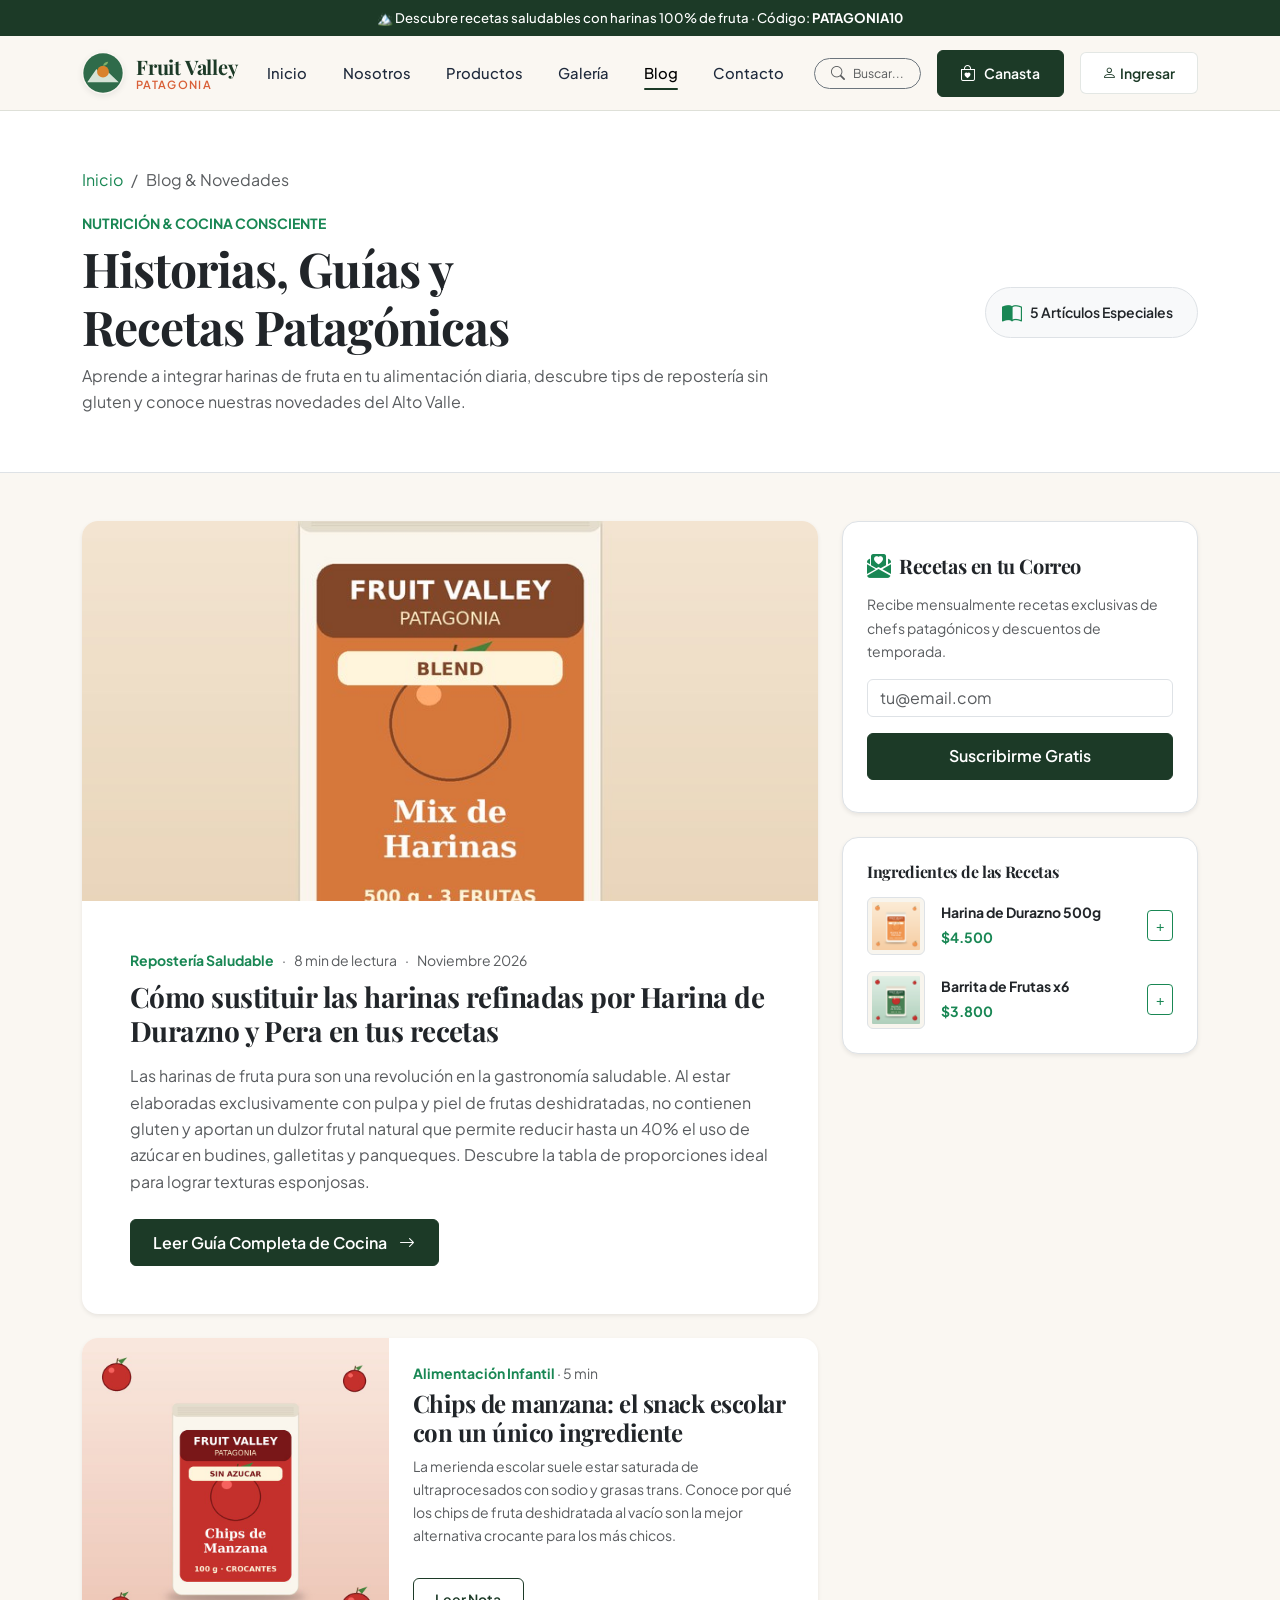
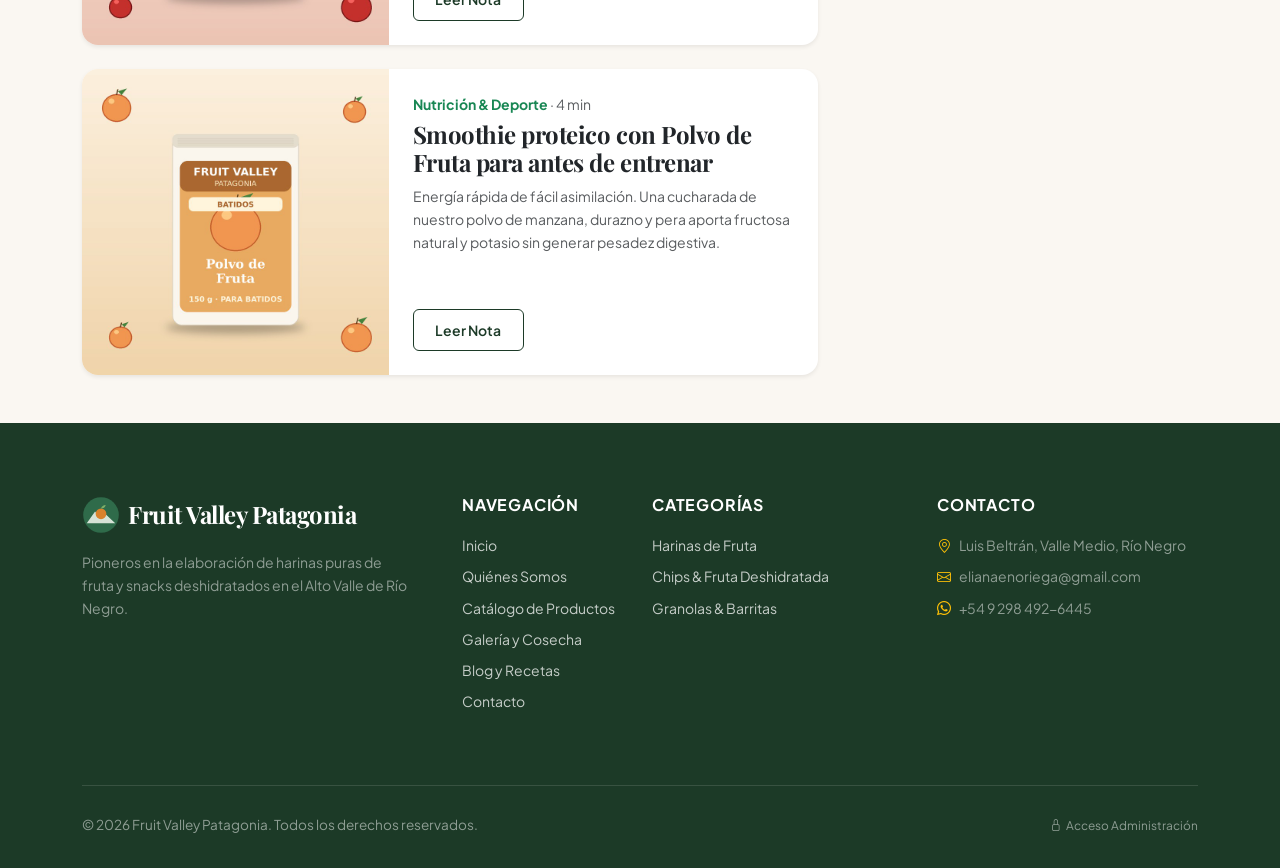
==== blog.html @ d146a39d "Add files via upload" ====
<!doctype html>
<html lang="es">
  <head>
    <meta charset="UTF-8" />
    <meta name="viewport" content="width=device-width, initial-scale=1.0" />
    <title>Blog & Recetas Saludables | Fruit Valley Patagonia</title>
    <meta name="description" content="Aprende a cocinar con harinas de fruta sin gluten, descubre los beneficios de los snacks deshidratados y conoce las novedades del Alto Valle." />
    <meta property="og:title" content="Blog & Recetas Saludables | Fruit Valley Patagonia" />
    <meta property="og:image" content="/assets/aistudio/MixdeHarina_95112a5b.jpg" />
    <meta property="og:type" content="website" />

    <link rel="icon" type="image/svg+xml" href="/assets/icons/favicon.svg" />
    <link rel="shortcut icon" href="/favicon.svg" />

    <link rel="stylesheet" href="https://cdn.jsdelivr.net/npm/bootstrap@5.3.3/dist/css/bootstrap.min.css" />
    <link rel="stylesheet" href="https://cdn.jsdelivr.net/npm/bootstrap-icons@1.11.3/font/bootstrap-icons.min.css" />
    <link rel="stylesheet" href="./css/styles.css" />
  </head>
  <body>
    <!-- Announcement Bar -->
    <div class="fvp-announcement-bar">
      <span>🏔️ Descubre recetas saludables con harinas 100% de fruta · Código: <strong>PATAGONIA10</strong></span>
    </div>

    <!-- Header / Navbar -->
    <header class="sticky-top">
      <nav class="navbar navbar-expand-lg fvp-navbar">
        <div class="container">
          <a class="fvp-brand" href="index.html">
            <img src="/assets/icons/favicon.svg" alt="Fruit Valley Patagonia" class="fvp-brand-logo" />
            <div class="fvp-brand-text">
              <span class="fvp-brand-title">Fruit Valley</span>
              <span class="fvp-brand-subtitle">Patagonia</span>
            </div>
          </a>

          <div class="d-flex align-items-center gap-2 d-lg-none ms-auto me-2">
            <button class="btn btn-sm btn-outline-secondary btn-search-trigger" data-bs-toggle="modal" data-bs-target="#searchModal" aria-label="Buscar">
              <i class="bi bi-search"></i>
            </button>
            <button class="btn btn-sm btn-patagonia position-relative cart-toggle-btn" aria-label="Ver Canasta">
              <i class="bi bi-bag"></i>
              <span class="cart-count-badge fvp-cart-count-badge" style="display: none;">0</span>
            </button>
          </div>

          <button class="navbar-toggler border-0" type="button" data-bs-toggle="collapse" data-bs-target="#navbarMain" aria-label="Toggle navigation">
            <span class="navbar-toggler-icon"></span>
          </button>

          <div class="collapse navbar-collapse justify-content-center" id="navbarMain">
            <ul class="navbar-nav gap-lg-2 py-3 py-lg-0">
              <li class="nav-item"><a class="nav-link fvp-nav-link" href="index.html">Inicio</a></li>
              <li class="nav-item"><a class="nav-link fvp-nav-link" href="nosotros.html">Nosotros</a></li>
              <li class="nav-item"><a class="nav-link fvp-nav-link" href="servicios.html">Productos</a></li>
              <li class="nav-item"><a class="nav-link fvp-nav-link" href="galeria.html">Galería</a></li>
              <li class="nav-item"><a class="nav-link fvp-nav-link active" href="blog.html">Blog</a></li>
              <li class="nav-item"><a class="nav-link fvp-nav-link" href="contacto.html">Contacto</a></li>
            </ul>
          </div>

          <div class="d-none d-lg-flex align-items-center gap-3">
            <button class="btn btn-sm btn-outline-secondary rounded-pill px-3 py-1 btn-search-trigger d-flex align-items-center gap-2" data-bs-toggle="modal" data-bs-target="#searchModal">
              <i class="bi bi-search text-muted"></i>
              <span class="small text-muted">Buscar...</span>
            </button>
            <button class="btn btn-patagonia position-relative cart-toggle-btn d-flex align-items-center gap-2">
              <i class="bi bi-bag-heart"></i>
              <span class="d-none d-xl-inline small">Canasta</span>
              <span class="cart-count-badge fvp-cart-count-badge" style="display: none;">0</span>
            </button>
            <div id="nav-user-container"></div>
          </div>
        </div>
      </nav>
    </header>

    <main>
      <!-- Page Header -->
      <section class="py-5 bg-white border-bottom">
        <div class="container py-2">
          <nav aria-label="breadcrumb">
            <ol class="breadcrumb small">
              <li class="breadcrumb-item"><a href="index.html" class="text-success text-decoration-none">Inicio</a></li>
              <li class="breadcrumb-item active" aria-current="page">Blog & Novedades</li>
            </ol>
          </nav>
          <div class="row align-items-center">
            <div class="col-lg-8">
              <span class="text-uppercase text-success fw-bold small">Nutrición & Cocina Consciente</span>
              <h1 class="display-5 fw-bold text-dark mt-1 mb-2">Historias, Guías y Recetas Patagónicas</h1>
              <p class="text-muted mb-0">
                Aprende a integrar harinas de fruta en tu alimentación diaria, descubre tips de repostería sin gluten y conoce nuestras novedades del Alto Valle.
              </p>
            </div>
            <div class="col-lg-4 text-lg-end mt-3 mt-lg-0">
              <div class="d-inline-flex align-items-center gap-2 p-2 bg-light rounded-pill border">
                <i class="bi bi-book-half text-success fs-5 ms-2"></i>
                <span class="small fw-semibold text-dark me-3">5 Artículos Especiales</span>
              </div>
            </div>
          </div>
        </div>
      </section>

      <!-- Lista de Artículos -->
      <section class="py-5" style="background-color: var(--fvp-sand);">
        <div class="container">
          <div class="row g-4">
            <!-- Artículo Destacado 1 -->
            <div class="col-lg-8">
              <div class="card border-0 shadow-sm rounded-4 overflow-hidden mb-4">
                <img src="/assets/aistudio/MixdeHarina_95112a5b.jpg" alt="Recetas con Harinas de Fruta" class="card-img-top" style="max-height: 380px; object-fit: cover;" />
                <div class="card-body p-4 p-md-5">
                  <div class="d-flex items-center gap-2 text-muted small mb-2">
                    <span class="text-success fw-bold">Repostería Saludable</span>
                    <span>·</span>
                    <span>8 min de lectura</span>
                    <span>·</span>
                    <span>Noviembre 2026</span>
                  </div>
                  <h3 class="fw-bold font-serif text-dark mb-3">Cómo sustituir las harinas refinadas por Harina de Durazno y Pera en tus recetas</h3>
                  <p class="text-muted mb-4">
                    Las harinas de fruta pura son una revolución en la gastronomía saludable. Al estar elaboradas exclusivamente con pulpa y piel de frutas deshidratadas, no contienen gluten y aportan un dulzor frutal natural que permite reducir hasta un 40% el uso de azúcar en budines, galletitas y panqueques. Descubre la tabla de proporciones ideal para lograr texturas esponjosas.
                  </p>
                  <button class="btn btn-patagonia btn-read-article" data-article="1">
                    Leer Guía Completa de Cocina <i class="bi bi-arrow-right ms-1"></i>
                  </button>
                </div>
              </div>

              <!-- Artículo 2 -->
              <div class="card border-0 shadow-sm rounded-4 overflow-hidden mb-4">
                <div class="row g-0">
                  <div class="col-md-5">
                    <img src="/assets/aistudio/Chipsdemanzana_0640116c.jpg" alt="Snacks para la merienda" class="img-fluid h-100 w-100" style="object-fit: cover; min-height: 240px;" />
                  </div>
                  <div class="col-md-7">
                    <div class="card-body p-4 d-flex flex-column h-100 justify-content-between">
                      <div>
                        <div class="text-muted small mb-1">
                          <span class="text-success fw-bold">Alimentación Infantil</span> · 5 min
                        </div>
                        <h4 class="fw-bold font-serif text-dark mb-2">Chips de manzana: el snack escolar con un único ingrediente</h4>
                        <p class="text-muted small mb-3">
                          La merienda escolar suele estar saturada de ultraprocesados con sodio y grasas trans. Conoce por qué los chips de fruta deshidratada al vacío son la mejor alternativa crocante para los más chicos.
                        </p>
                      </div>
                      <button class="btn btn-sm btn-patagonia-outline align-self-start btn-read-article" data-article="2">
                        Leer Nota
                      </button>
                    </div>
                  </div>
                </div>
              </div>

              <!-- Artículo 3 -->
              <div class="card border-0 shadow-sm rounded-4 overflow-hidden">
                <div class="row g-0">
                  <div class="col-md-5">
                    <img src="/assets/aistudio/PolvodeFrutaparabatidos_251e8f5e.jpg" alt="Smoothies nutritivos" class="img-fluid h-100 w-100" style="object-fit: cover; min-height: 240px;" />
                  </div>
                  <div class="col-md-7">
                    <div class="card-body p-4 d-flex flex-column h-100 justify-content-between">
                      <div>
                        <div class="text-muted small mb-1">
                          <span class="text-success fw-bold">Nutrición & Deporte</span> · 4 min
                        </div>
                        <h4 class="fw-bold font-serif text-dark mb-2">Smoothie proteico con Polvo de Fruta para antes de entrenar</h4>
                        <p class="text-muted small mb-3">
                          Energía rápida de fácil asimilación. Una cucharada de nuestro polvo de manzana, durazno y pera aporta fructosa natural y potasio sin generar pesadez digestiva.
                        </p>
                      </div>
                      <button class="btn btn-sm btn-patagonia-outline align-self-start btn-read-article" data-article="3">
                        Leer Nota
                      </button>
                    </div>
                  </div>
                </div>
              </div>
            </div>

            <!-- Sidebar Lateral -->
            <div class="col-lg-4">
              <!-- Caja Newsletter -->
              <div class="bg-white p-4 rounded-4 border shadow-sm mb-4">
                <div class="d-flex align-items-center gap-2 mb-2">
                  <i class="bi bi-envelope-paper-heart-fill text-success fs-4"></i>
                  <h5 class="fw-bold font-serif text-dark mb-0">Recetas en tu Correo</h5>
                </div>
                <p class="text-muted small mb-3">
                  Recibe mensualmente recetas exclusivas de chefs patagónicos y descuentos de temporada.
                </p>
                <form id="newsletter-form" class="needs-validation" novalidate>
                  <div class="mb-3">
                    <input type="email" class="form-control" placeholder="tu@email.com" required>
                    <div class="invalid-feedback small">Ingresa un correo válido.</div>
                  </div>
                  <button type="submit" class="btn btn-patagonia w-100">Suscribirme Gratis</button>
                </form>
                <div id="newsletter-status" class="mt-2"></div>
              </div>

              <!-- Productos Recomendados en el Blog -->
              <div class="bg-white p-4 rounded-4 border shadow-sm mb-4">
                <h6 class="fw-bold font-serif text-dark mb-3">Ingredientes de las Recetas</h6>
                <div class="d-flex flex-column gap-3">
                  <div class="d-flex align-items-center gap-3">
                    <img src="/assets/aistudio/Empaque_de_Harina_de_Durazno_Patag_nica_18aca7c3.png" alt="Harina de Durazno" class="rounded border p-1" style="width: 58px; height: 58px; object-fit: contain; background: #F8F5EE;" />
                    <div class="flex-grow-1">
                      <strong class="d-block text-dark small"><a href="detalle.html?id=harina-durazno" class="text-decoration-none text-dark">Harina de Durazno 500g</a></strong>
                      <span class="text-success font-mono small fw-bold">$4.500</span>
                    </div>
                    <button class="btn btn-sm btn-outline-success btn-add-to-cart" data-product-id="harina-durazno">+</button>
                  </div>

                  <div class="d-flex align-items-center gap-3">
                    <img src="/assets/aistudio/Barritas_e2419f8e.jpg" alt="Barrita de Frutas" class="rounded border p-1" style="width: 58px; height: 58px; object-fit: contain; background: #F8F5EE;" />
                    <div class="flex-grow-1">
                      <strong class="d-block text-dark small"><a href="detalle.html?id=barritas-frutas" class="text-decoration-none text-dark">Barrita de Frutas x6</a></strong>
                      <span class="text-success font-mono small fw-bold">$3.800</span>
                    </div>
                    <button class="btn btn-sm btn-outline-success btn-add-to-cart" data-product-id="barritas-frutas">+</button>
                  </div>
                </div>
              </div>
            </div>
          </div>
        </div>
      </section>

      <!-- Modal de Lectura de Artículo -->
      <div class="modal fade" id="articleModal" tabindex="-1" aria-hidden="true">
        <div class="modal-dialog modal-dialog-centered modal-lg modal-dialog-scrollable">
          <div class="modal-content rounded-4 border-0 shadow-lg">
            <div class="modal-header border-0 pb-0">
              <span class="badge bg-success" id="modal-art-badge">Receta</span>
              <button type="button" class="btn-close" data-bs-dismiss="modal" aria-label="Cerrar"></button>
            </div>
            <div class="modal-body p-4 p-md-5">
              <h3 class="fw-bold font-serif text-dark mb-3" id="modal-art-title">Título del Artículo</h3>
              <div class="text-muted small mb-4" id="modal-art-meta">8 min de lectura</div>
              <div id="modal-art-body" class="text-muted leading-relaxed">
                <!-- Contenido -->
              </div>
            </div>
            <div class="modal-footer border-top bg-light py-2">
              <button type="button" class="btn btn-sm btn-secondary" data-bs-dismiss="modal">Cerrar</button>
              <a href="servicios.html" class="btn btn-sm btn-patagonia">Ver Ingredientes en la Tienda</a>
            </div>
          </div>
        </div>
      </div>
    </main>

    <!-- Footer -->
    <footer class="fvp-footer">
      <div class="container">
        <div class="row g-4">
          <div class="col-lg-4">
            <div class="d-flex align-items-center gap-2 mb-3">
              <img src="/assets/icons/favicon.svg" alt="Fruit Valley Patagonia" width="38" height="38" class="rounded-circle" />
              <span class="fs-4 fw-bold font-serif text-white">Fruit Valley Patagonia</span>
            </div>
            <p class="text-white-50 small pe-lg-4">Pioneros en la elaboración de harinas puras de fruta y snacks deshidratados en el Alto Valle de Río Negro.</p>
          </div>
          <div class="col-6 col-lg-2">
            <h6 class="fvp-footer-title">Navegación</h6>
            <ul class="list-unstyled small">
              <li class="mb-2"><a href="index.html">Inicio</a></li>
              <li class="mb-2"><a href="nosotros.html">Quiénes Somos</a></li>
              <li class="mb-2"><a href="servicios.html">Catálogo de Productos</a></li>
              <li class="mb-2"><a href="galeria.html">Galería y Cosecha</a></li>
              <li class="mb-2"><a href="blog.html">Blog y Recetas</a></li>
              <li class="mb-2"><a href="contacto.html">Contacto</a></li>
            </ul>
          </div>
          <div class="col-6 col-lg-3">
            <h6 class="fvp-footer-title">Categorías</h6>
            <ul class="list-unstyled small">
              <li class="mb-2"><a href="servicios.html?cat=harinas">Harinas de Fruta</a></li>
              <li class="mb-2"><a href="servicios.html?cat=chips-deshidratadas">Chips & Fruta Deshidratada</a></li>
              <li class="mb-2"><a href="servicios.html?cat=granolas-barritas">Granolas & Barritas</a></li>
            </ul>
          </div>
          <div class="col-lg-3">
            <h6 class="fvp-footer-title">Contacto</h6>
            <ul class="list-unstyled small text-white-50">
              <li class="mb-2"><i class="bi bi-geo-alt text-warning me-2"></i>Luis Beltrán, Valle Medio, Río Negro</li>
              <li class="mb-2"><i class="bi bi-envelope text-warning me-2"></i><a href="mailto:elianaenoriega@gmail.com" class="text-white-50">elianaenoriega@gmail.com</a></li>
              <li class="mb-2"><i class="bi bi-whatsapp text-warning me-2"></i><a href="https://wa.me/5492984926445" target="_blank" class="text-white-50">+54 9 298 492-6445</a></li>
            </ul>
          </div>
        </div>
        <div class="fvp-footer-bottom d-flex justify-content-between align-items-center text-white-50">
          <div>&copy; 2026 Fruit Valley Patagonia. Todos los derechos reservados.</div>
          <div><a href="dashboard.html" class="text-white-50 small"><i class="bi bi-lock me-1"></i>Acceso Administración</a></div>
        </div>
      </div>
    </footer>

    <script src="https://cdn.jsdelivr.net/npm/bootstrap@5.3.3/dist/js/bootstrap.bundle.min.js"></script>
    <script type="module" src="/js/main.js"></script>

    <script type="module">
      const articlesData = {
        '1': {
          badge: 'Guía de Repostería',
          title: 'Cómo sustituir las harinas refinadas por Harina de Durazno y Pera en tus recetas',
          meta: '8 min de lectura · Noviembre 2026',
          body: `
            <p>Hornear con harinas puras de fruta no solo elimina el gluten de tus preparaciones, sino que transforma por completo el perfil nutricional y aromático de tus postres.</p>
            <h6 class="fw-bold text-dark mt-4">1. La regla de la proporción</h6>
            <p>Como las harinas de fruta tienen alta capacidad de absorción de líquidos debido a su fibra soluble, te recomendamos empezar sustituyendo entre un <strong>30% y un 50%</strong> de la harina habitual en budines, galletitas o masa de tarta.</p>
            <h6 class="fw-bold text-dark mt-4">2. Reducción natural de azúcar</h6>
            <p>La harina de durazno y la de pera concentran la fructosa natural del fruto cosechado en madurez plena. Por cada taza de harina de fruta que añadas, puedes reducir de 2 a 3 cucharadas de azúcar o endulzante de la receta original.</p>
            <h6 class="fw-bold text-dark mt-4">3. Ingredientes para Budín de Durazno Patagónico</h6>
            <ul>
              <li>150g de Harina de Durazno Fruit Valley Patagonia</li>
              <li>150g de harina de almendras o almidón de maíz</li>
              <li>3 huevos de campo</li>
              <li>80ml de aceite de oliva suave o coco</li>
              <li>1 cucharadita de polvo de hornear</li>
              <li>Ralladura de 1 limón y una pizca de canela</li>
            </ul>
            <p>Mezcla los ingredientes húmedos, incorpora los secos y hornea a 170°C durante 35 minutos. ¡El aroma que inundará tu cocina es incomparable!</p>
          `
        },
        '2': {
          badge: 'Alimentación Escolar',
          title: 'Chips de manzana: el snack escolar con un único ingrediente',
          meta: '5 min de lectura · Octubre 2026',
          body: `
            <p>Encontrar colaciones que los niños acepten con entusiasmo y que al mismo tiempo cumplan con criterios nutricionales estrictos suele ser un desafío diario para las familias.</p>
            <h6 class="fw-bold text-dark mt-3">Cero azúcar añadida, 100% fruta real</h6>
            <p>Nuestros chips de manzana Red Delicious se someten a un deshidratado gradual a baja temperatura que evapora el 85% del agua sin alterar las vitaminas ni la fibra celular. El resultado es una lámina súper crujiente similar a una papa frita, pero compuesta enteramente de fruta.</p>
            <h6 class="fw-bold text-dark mt-3">Beneficios clave para la jornada escolar:</h6>
            <ul>
              <li><strong>Energía sostenida:</strong> Su fibra evita las caídas bruscas de glucosa y el cansancio a media mañana.</li>
              <li><strong>Comodidad:</strong> No se pudre en la mochila ni mancha los cuadernos.</li>
              <li><strong>Sin alérgenos comunes:</strong> Libre de gluten, frutos secos y lácteos.</li>
            </ul>
          `
        },
        '3': {
          badge: 'Nutrición Deportiva',
          title: 'Smoothie proteico con Polvo de Fruta para antes de entrenar',
          meta: '4 min de lectura · Septiembre 2026',
          body: `
            <p>El combustible previo a la actividad física debe aportar carbohidratos de fácil absorción sin saturar el sistema digestivo.</p>
            <h6 class="fw-bold text-dark mt-3">La fórmula pre-entreno Fruit Valley</h6>
            <p>Al disolver 20g de Polvo de Fruta (manzana, durazno y pera) en 250ml de agua o leche vegetal con una medida de proteína vegetal, obtienes:</p>
            <ul>
              <li>Carbohidratos limpios que recargan el glucógeno muscular.</li>
              <li>Potasio natural que previene calambres durante el esfuerzo.</li>
              <li>Antioxidantes polifenólicos que reducen el estrés oxidativo.</li>
            </ul>
          `
        }
      };

      const modalEl = document.getElementById('articleModal');
      let bsModal = null;
      if (modalEl && window.bootstrap) {
        bsModal = new window.bootstrap.Modal(modalEl);
      }

      document.querySelectorAll('.btn-read-article').forEach(btn => {
        btn.addEventListener('click', () => {
          const artId = btn.dataset.article;
          const data = articlesData[artId];
          if (data && bsModal) {
            document.getElementById('modal-art-badge').textContent = data.badge;
            document.getElementById('modal-art-title').textContent = data.title;
            document.getElementById('modal-art-meta').textContent = data.meta;
            document.getElementById('modal-art-body').innerHTML = data.body;
            bsModal.show();
          }
        });
      });

      // Newsletter
      const form = document.getElementById('newsletter-form');
      form?.addEventListener('submit', (e) => {
        e.preventDefault();
        if (form.checkValidity()) {
          document.getElementById('newsletter-status').innerHTML = `
            <div class="alert alert-success py-2 small mb-0">¡Gracias por suscribirte a nuestras recetas!</div>
          `;
          form.reset();
        } else {
          form.classList.add('was-validated');
        }
      });
    </script>
  </body>
</html>
---- css/styles.css ----
@charset "UTF-8";
@import url('https://fonts.googleapis.com/css2?family=Playfair+Display:ital,wght@0,500;0,600;0,700;1,400&family=Plus+Jakarta+Sans:wght@300;400;500;600;700&family=JetBrains+Mono:wght@400;500&display=swap');

/* ==========================================================================
   Fruit Valley Patagonia - Custom Design System (CSS3 & Bootstrap 5 Extension)
   ========================================================================== */

:root {
  --fvp-primary: #1C3A27;
  --fvp-primary-rgb: 28, 58, 39;
  --fvp-primary-light: #2D5A27;
  --fvp-primary-hover: #122519;
  --fvp-sand: #FAF7F2;
  --fvp-sand-dark: #EFE8DC;
  --fvp-kraft: #D9C5AA;
  --fvp-terracotta: #D96038;
  --fvp-terracotta-hover: #C04E27;
  --fvp-mountain: #1B365D;
  --fvp-gold: #C99738;
  --fvp-dark: #1E293B;
  --fvp-muted: #64748B;
  --fvp-border: rgba(28, 58, 39, 0.12);
  --fvp-card-bg: #FFFFFF;
  --fvp-radius-sm: 6px;
  --fvp-radius-md: 12px;
  --fvp-radius-lg: 16px;
  --fvp-shadow-sm: 0 2px 8px rgba(28, 58, 39, 0.05);
  --fvp-shadow-md: 0 8px 24px rgba(28, 58, 39, 0.08);
  --fvp-shadow-lg: 0 16px 40px rgba(28, 58, 39, 0.12);
  --fvp-font-sans: 'Plus Jakarta Sans', -apple-system, BlinkMacSystemFont, 'Segoe UI', Roboto, sans-serif;
  --fvp-font-serif: 'Playfair Display', Georgia, serif;
  --fvp-font-mono: 'JetBrains Mono', monospace;
}

/* Base Document Styling */
html {
  scroll-behavior: smooth;
  font-size: 16px;
}

body {
  font-family: var(--fvp-font-sans);
  background-color: var(--fvp-sand);
  color: var(--fvp-dark);
  line-height: 1.65;
  -webkit-font-smoothing: antialiased;
  -moz-osx-font-smoothing: grayscale;
  min-height: 100vh;
  display: flex;
  flex-direction: column;
}

main {
  flex: 1 0 auto;
}

h1, h2, h3, .font-serif {
  font-family: var(--fvp-font-serif);
  color: var(--fvp-primary);
  letter-spacing: -0.02em;
}

h1, h2 {
  text-wrap: balance;
}

.tabular-nums {
  font-variant-numeric: tabular-nums;
  font-feature-settings: "tnum";
}

/* ==========================================================================
   Navigation Bar (Top Bar Contract: Brand - Links - Action)
   ========================================================================== */
.fvp-navbar {
  background-color: rgba(250, 247, 242, 0.95);
  backdrop-filter: blur(12px);
  -webkit-backdrop-filter: blur(12px);
  border-bottom: 1px solid var(--fvp-border);
  transition: all 0.25s ease-in-out;
  padding-top: 0.85rem;
  padding-bottom: 0.85rem;
  z-index: 1030;
}

.fvp-navbar.scrolled {
  background-color: #FFFFFF;
  box-shadow: var(--fvp-shadow-sm);
  padding-top: 0.6rem;
  padding-bottom: 0.6rem;
}

.fvp-brand {
  display: flex;
  align-items: center;
  gap: 0.75rem;
  text-decoration: none;
  color: var(--fvp-primary);
  font-weight: 700;
  transition: opacity 0.2s ease;
}

.fvp-brand:hover {
  color: var(--fvp-primary-light);
  opacity: 0.95;
}

.fvp-brand-logo {
  width: 42px;
  height: 42px;
  border-radius: 50%;
  box-shadow: 0 2px 6px rgba(0, 0, 0, 0.08);
}

.fvp-brand-text {
  display: flex;
  flex-direction: column;
  line-height: 1.1;
}

.fvp-brand-title {
  font-family: var(--fvp-font-serif);
  font-size: 1.25rem;
  font-weight: 700;
  color: var(--fvp-primary);
  letter-spacing: -0.01em;
}

.fvp-brand-subtitle {
  font-size: 0.7rem;
  text-transform: uppercase;
  letter-spacing: 0.12em;
  color: var(--fvp-terracotta);
  font-weight: 600;
}

/* Nav Links */
.fvp-nav-link {
  font-size: 0.925rem;
  font-weight: 500;
  color: var(--fvp-dark);
  padding: 0.5rem 0.85rem !important;
  border-radius: var(--fvp-radius-sm);
  transition: color 0.18s ease, background-color 0.18s ease;
  position: relative;
}

.fvp-nav-link:hover,
.fvp-nav-link.active {
  color: var(--fvp-primary);
}

.fvp-nav-link.active::after {
  content: '';
  position: absolute;
  bottom: 0.2rem;
  left: 0.85rem;
  right: 0.85rem;
  height: 2px;
  background-color: var(--fvp-primary);
  border-radius: 2px;
}

/* Top Bar Announcement Banner */
.fvp-announcement-bar {
  background-color: var(--fvp-primary);
  color: #FFFFFF;
  font-size: 0.825rem;
  padding: 0.45rem 1rem;
  text-align: center;
  font-weight: 500;
}

.fvp-announcement-bar a {
  color: #FFFFFF;
  text-decoration: underline;
  margin-left: 0.5rem;
}

/* ==========================================================================
   Buttons & Interactive Elements
   ========================================================================== */
.btn-patagonia {
  background-color: var(--fvp-primary);
  color: #FFFFFF;
  border: 1px solid var(--fvp-primary);
  font-weight: 600;
  padding: 0.65rem 1.4rem;
  border-radius: var(--fvp-radius-sm);
  transition: all 0.2s cubic-bezier(0.16, 1, 0.3, 1);
  display: inline-flex;
  align-items: center;
  justify-content: center;
  gap: 0.5rem;
}

.btn-patagonia:hover {
  background-color: var(--fvp-primary-hover);
  color: #FFFFFF;
  transform: translateY(-1px);
  box-shadow: 0 4px 12px rgba(28, 58, 39, 0.25);
}

.btn-patagonia-accent {
  background-color: var(--fvp-terracotta);
  color: #FFFFFF;
  border: 1px solid var(--fvp-terracotta);
  font-weight: 600;
  padding: 0.65rem 1.4rem;
  border-radius: var(--fvp-radius-sm);
  transition: all 0.2s ease;
  display: inline-flex;
  align-items: center;
  justify-content: center;
  gap: 0.5rem;
}

.btn-patagonia-accent:hover {
  background-color: var(--fvp-terracotta-hover);
  color: #FFFFFF;
  transform: translateY(-1px);
  box-shadow: 0 4px 12px rgba(217, 96, 56, 0.3);
}

.btn-patagonia-outline {
  background-color: transparent;
  color: var(--fvp-primary);
  border: 1.5px solid var(--fvp-primary);
  font-weight: 600;
  padding: 0.6rem 1.35rem;
  border-radius: var(--fvp-radius-sm);
  transition: all 0.2s ease;
  display: inline-flex;
  align-items: center;
  justify-content: center;
  gap: 0.5rem;
}

.btn-patagonia-outline:hover {
  background-color: var(--fvp-primary);
  color: #FFFFFF;
  transform: translateY(-1px);
}

.btn-patagonia-light {
  background-color: #FFFFFF;
  color: var(--fvp-primary);
  border: 1px solid var(--fvp-border);
  font-weight: 600;
  padding: 0.6rem 1.35rem;
  border-radius: var(--fvp-radius-sm);
  transition: all 0.2s ease;
}

.btn-patagonia-light:hover {
  background-color: var(--fvp-sand);
  color: var(--fvp-primary-hover);
  border-color: var(--fvp-primary);
}

/* ==========================================================================
   Product Cards & Grid System
   ========================================================================== */
.fvp-card {
  background-color: var(--fvp-card-bg);
  border: 1px solid var(--fvp-border);
  border-radius: var(--fvp-radius-md);
  overflow: hidden;
  transition: transform 0.25s cubic-bezier(0.16, 1, 0.3, 1), box-shadow 0.25s ease, border-color 0.25s ease;
  display: flex;
  flex-direction: column;
  height: 100%;
}

.fvp-card:hover {
  transform: translateY(-4px);
  box-shadow: var(--fvp-shadow-md);
  border-color: rgba(28, 58, 39, 0.25);
}

.fvp-card-img-wrapper {
  position: relative;
  width: 100%;
  padding-top: 85%; /* 4:3ish ratio */
  background-color: #F8F5EE;
  overflow: hidden;
}

.fvp-card-img {
  position: absolute;
  top: 0;
  left: 0;
  width: 100%;
  height: 100%;
  object-fit: contain;
  padding: 1.25rem;
  transition: transform 0.4s ease;
}

.fvp-card:hover .fvp-card-img {
  transform: scale(1.04);
}

.fvp-badge-tag {
  position: absolute;
  top: 1rem;
  left: 1rem;
  background-color: rgba(28, 58, 39, 0.92);
  color: #FFFFFF;
  font-size: 0.72rem;
  font-weight: 600;
  letter-spacing: 0.04em;
  padding: 0.25rem 0.65rem;
  border-radius: var(--fvp-radius-sm);
  backdrop-filter: blur(4px);
  z-index: 2;
}

.fvp-badge-accent {
  background-color: var(--fvp-terracotta);
}

.fvp-card-body {
  padding: 1.35rem;
  display: flex;
  flex-direction: column;
  flex-grow: 1;
}

.fvp-card-category {
  font-size: 0.75rem;
  text-transform: uppercase;
  letter-spacing: 0.08em;
  color: var(--fvp-muted);
  font-weight: 600;
  margin-bottom: 0.35rem;
}

.fvp-card-title {
  font-family: var(--fvp-font-sans);
  font-size: 1.05rem;
  font-weight: 700;
  color: var(--fvp-dark);
  margin-bottom: 0.5rem;
  line-height: 1.3;
}

.fvp-card-title a {
  color: inherit;
  text-decoration: none;
  transition: color 0.15s ease;
}

.fvp-card-title a:hover {
  color: var(--fvp-primary);
}

.fvp-card-desc {
  font-size: 0.875rem;
  color: var(--fvp-muted);
  margin-bottom: 1rem;
  display: -webkit-box;
  -webkit-line-clamp: 2;
  -webkit-box-orient: vertical;
  overflow: hidden;
  flex-grow: 1;
}

.fvp-card-footer {
  display: flex;
  align-items: center;
  justify-content: space-between;
  padding-top: 0.85rem;
  border-top: 1px solid rgba(0, 0, 0, 0.06);
  margin-top: auto;
}

.fvp-price {
  font-size: 1.25rem;
  font-weight: 700;
  color: var(--fvp-primary);
  font-family: var(--fvp-font-mono);
}

.fvp-price-sub {
  font-size: 0.75rem;
  color: var(--fvp-muted);
  font-weight: 400;
  display: block;
}

/* ==========================================================================
   Hero Section
   ========================================================================== */
.fvp-hero {
  position: relative;
  background: linear-gradient(135deg, rgba(28, 58, 39, 0.96) 0%, rgba(18, 37, 25, 0.98) 100%), url('/assets/aistudio/Todoslosproductos_21bbed5e.jpg');
  background-size: cover;
  background-position: center;
  color: #FFFFFF;
  padding: 5rem 0 5.5rem;
  overflow: hidden;
}

.fvp-hero h1 {
  color: #FFFFFF;
  font-size: clamp(2.25rem, 4.5vw, 3.8rem);
  font-weight: 700;
  line-height: 1.15;
  margin-bottom: 1.25rem;
}

.fvp-hero-lead {
  font-size: 1.15rem;
  color: rgba(255, 255, 255, 0.88);
  font-weight: 400;
  max-width: 580px;
  margin-bottom: 2rem;
}

.fvp-hero-badge {
  display: inline-flex;
  align-items: center;
  gap: 0.5rem;
  background-color: rgba(255, 255, 255, 0.12);
  border: 1px solid rgba(255, 255, 255, 0.2);
  color: #FFFFFF;
  font-size: 0.8rem;
  font-weight: 600;
  padding: 0.35rem 0.85rem;
  border-radius: var(--fvp-radius-sm);
  margin-bottom: 1.5rem;
  backdrop-filter: blur(8px);
}

.fvp-hero-image-card {
  background: #FFFFFF;
  border-radius: var(--fvp-radius-lg);
  padding: 0.75rem;
  box-shadow: 0 20px 50px rgba(0, 0, 0, 0.3);
  transform: perspective(1000px) rotateY(-3deg) rotateX(2deg);
  transition: transform 0.4s ease;
}

.fvp-hero-image-card:hover {
  transform: perspective(1000px) rotateY(0deg) rotateX(0deg);
}

.fvp-hero-image-card img {
  border-radius: var(--fvp-radius-md);
  width: 100%;
  height: auto;
  display: block;
}

/* ==========================================================================
   Pillars & Feature Badges
   ========================================================================== */
.fvp-feature-card {
  background-color: #FFFFFF;
  border: 1px solid var(--fvp-border);
  border-radius: var(--fvp-radius-md);
  padding: 1.75rem 1.5rem;
  height: 100%;
  transition: all 0.25s ease;
}

.fvp-feature-card:hover {
  border-color: var(--fvp-primary-light);
  transform: translateY(-3px);
  box-shadow: var(--fvp-shadow-md);
}

.fvp-feature-icon {
  width: 54px;
  height: 54px;
  border-radius: var(--fvp-radius-sm);
  background-color: rgba(28, 58, 39, 0.08);
  color: var(--fvp-primary);
  display: flex;
  align-items: center;
  justify-content: center;
  font-size: 1.6rem;
  margin-bottom: 1.25rem;
}

/* ==========================================================================
   Filter & Category Segmented Controls (Buttons, not fake tags)
   ========================================================================== */
.fvp-filter-bar {
  display: flex;
  flex-wrap: wrap;
  gap: 0.5rem;
  padding: 0.5rem;
  background-color: #FFFFFF;
  border: 1px solid var(--fvp-border);
  border-radius: var(--fvp-radius-md);
  margin-bottom: 2rem;
}

.fvp-filter-btn {
  background: transparent;
  border: none;
  font-size: 0.875rem;
  font-weight: 600;
  color: var(--fvp-muted);
  padding: 0.5rem 1rem;
  border-radius: var(--fvp-radius-sm);
  cursor: pointer;
  transition: all 0.18s ease;
  white-space: nowrap;
}

.fvp-filter-btn:hover {
  color: var(--fvp-primary);
  background-color: var(--fvp-sand);
}

.fvp-filter-btn.active {
  background-color: var(--fvp-primary);
  color: #FFFFFF;
  box-shadow: 0 2px 8px rgba(28, 58, 39, 0.15);
}

/* ==========================================================================
   Cart Offcanvas Drawer
   ========================================================================== */
.fvp-offcanvas-cart {
  width: 440px !important;
  max-width: 90vw !important;
  background-color: #FFFFFF;
}

.fvp-cart-item {
  display: flex;
  gap: 1rem;
  padding: 1rem 0;
  border-bottom: 1px solid rgba(0, 0, 0, 0.06);
  align-items: center;
}

.fvp-cart-item-img {
  width: 72px;
  height: 72px;
  border-radius: var(--fvp-radius-sm);
  background-color: #F8F5EE;
  object-fit: contain;
  padding: 0.35rem;
  border: 1px solid var(--fvp-border);
  flex-shrink: 0;
}

.fvp-cart-qty-btn {
  width: 28px;
  height: 28px;
  padding: 0;
  display: inline-flex;
  align-items: center;
  justify-content: center;
  border: 1px solid var(--fvp-border);
  background-color: #FFFFFF;
  border-radius: var(--fvp-radius-sm);
  font-size: 0.85rem;
  cursor: pointer;
  color: var(--fvp-dark);
}

.fvp-cart-qty-btn:hover {
  background-color: var(--fvp-sand);
  color: var(--fvp-primary);
}

.fvp-cart-count-badge {
  font-size: 0.7rem;
  position: absolute;
  top: -4px;
  right: -6px;
  background-color: var(--fvp-terracotta);
  color: #FFFFFF;
  border-radius: 50%;
  width: 20px;
  height: 20px;
  display: flex;
  align-items: center;
  justify-content: center;
  font-weight: 700;
}

/* Floating cart button for mobile */
.fvp-float-cart-btn {
  position: fixed;
  bottom: 1.5rem;
  right: 1.5rem;
  z-index: 1020;
  width: 58px;
  height: 58px;
  border-radius: 50%;
  background-color: var(--fvp-primary);
  color: #FFFFFF;
  box-shadow: 0 8px 24px rgba(28, 58, 39, 0.35);
  display: flex;
  align-items: center;
  justify-content: center;
  font-size: 1.4rem;
  border: none;
  cursor: pointer;
  transition: transform 0.2s ease;
}

.fvp-float-cart-btn:hover {
  transform: scale(1.08);
  background-color: var(--fvp-primary-hover);
}

/* ==========================================================================
   Product Detail (PDP) Styles
   ========================================================================== */
.fvp-pdp-gallery-main {
  background-color: #F8F5EE;
  border: 1px solid var(--fvp-border);
  border-radius: var(--fvp-radius-lg);
  padding: 2.5rem;
  text-align: center;
  margin-bottom: 1rem;
}

.fvp-pdp-gallery-main img {
  max-height: 480px;
  width: auto;
  max-width: 100%;
  object-fit: contain;
  transition: transform 0.3s ease;
}

.fvp-pdp-thumbs {
  display: flex;
  gap: 0.75rem;
  overflow-x: auto;
  padding-bottom: 0.5rem;
}

.fvp-pdp-thumb {
  width: 80px;
  height: 80px;
  border-radius: var(--fvp-radius-sm);
  background-color: #F8F5EE;
  border: 2px solid transparent;
  padding: 0.4rem;
  cursor: pointer;
  transition: border-color 0.15s ease;
  flex-shrink: 0;
}

.fvp-pdp-thumb.active {
  border-color: var(--fvp-primary);
}

.fvp-nutrition-table {
  width: 100%;
  font-size: 0.875rem;
}

.fvp-nutrition-table tr td {
  padding: 0.5rem 0.75rem;
  border-bottom: 1px solid rgba(0, 0, 0, 0.06);
}

.fvp-nutrition-table tr:last-child td {
  border-bottom: none;
}

/* ==========================================================================
   Dashboard & Admin View
   ========================================================================== */
.fvp-admin-sidebar {
  background-color: #FFFFFF;
  border-right: 1px solid var(--fvp-border);
  min-height: calc(100vh - 80px);
}

.fvp-stat-box {
  background-color: #FFFFFF;
  border: 1px solid var(--fvp-border);
  border-radius: var(--fvp-radius-md);
  padding: 1.5rem;
  box-shadow: var(--fvp-shadow-sm);
}

.fvp-stat-val {
  font-family: var(--fvp-font-mono);
  font-size: 2rem;
  font-weight: 700;
  color: var(--fvp-primary);
}

.fvp-badge-status {
  padding: 0.25rem 0.65rem;
  border-radius: var(--fvp-radius-sm);
  font-size: 0.75rem;
  font-weight: 600;
}

.fvp-status-active {
  background-color: #DEF7EC;
  color: #03543F;
}

.fvp-status-pending {
  background-color: #FEF08A;
  color: #713F12;
}

.fvp-status-low {
  background-color: #FEE2E2;
  color: #991B1B;
}

/* ==========================================================================
   Footer
   ========================================================================== */
.fvp-footer {
  background-color: var(--fvp-primary);
  color: rgba(255, 255, 255, 0.85);
  padding: 4.5rem 0 2rem;
  margin-top: auto;
}

.fvp-footer a {
  color: rgba(255, 255, 255, 0.75);
  text-decoration: none;
  transition: color 0.18s ease;
}

.fvp-footer a:hover {
  color: #FFFFFF;
}

.fvp-footer-title {
  color: #FFFFFF;
  font-family: var(--fvp-font-sans);
  font-size: 1rem;
  font-weight: 700;
  text-transform: uppercase;
  letter-spacing: 0.05em;
  margin-bottom: 1.25rem;
}

.fvp-footer-bottom {
  border-top: 1px solid rgba(255, 255, 255, 0.12);
  padding-top: 1.75rem;
  margin-top: 3.5rem;
  font-size: 0.85rem;
}

/* ==========================================================================
   Search Modal & Utilities
   ========================================================================== */
.fvp-search-input {
  font-size: 1.15rem;
  padding: 0.85rem 1.25rem;
  border-radius: var(--fvp-radius-md);
  border: 1.5px solid var(--fvp-border);
}

.fvp-search-input:focus {
  border-color: var(--fvp-primary);
  box-shadow: 0 0 0 3px rgba(28, 58, 39, 0.12);
}

.fvp-search-result-item {
  display: flex;
  align-items: center;
  gap: 1rem;
  padding: 0.75rem 1rem;
  border-radius: var(--fvp-radius-sm);
  text-decoration: none;
  color: var(--fvp-dark);
  transition: background-color 0.15s ease;
}

.fvp-search-result-item:hover {
  background-color: var(--fvp-sand);
  color: var(--fvp-primary);
}

.fvp-search-result-img {
  width: 50px;
  height: 50px;
  border-radius: var(--fvp-radius-sm);
  background-color: #F8F5EE;
  object-fit: contain;
  padding: 0.25rem;
}

/* Toast container custom position */
.toast-container {
  z-index: 1090;
}
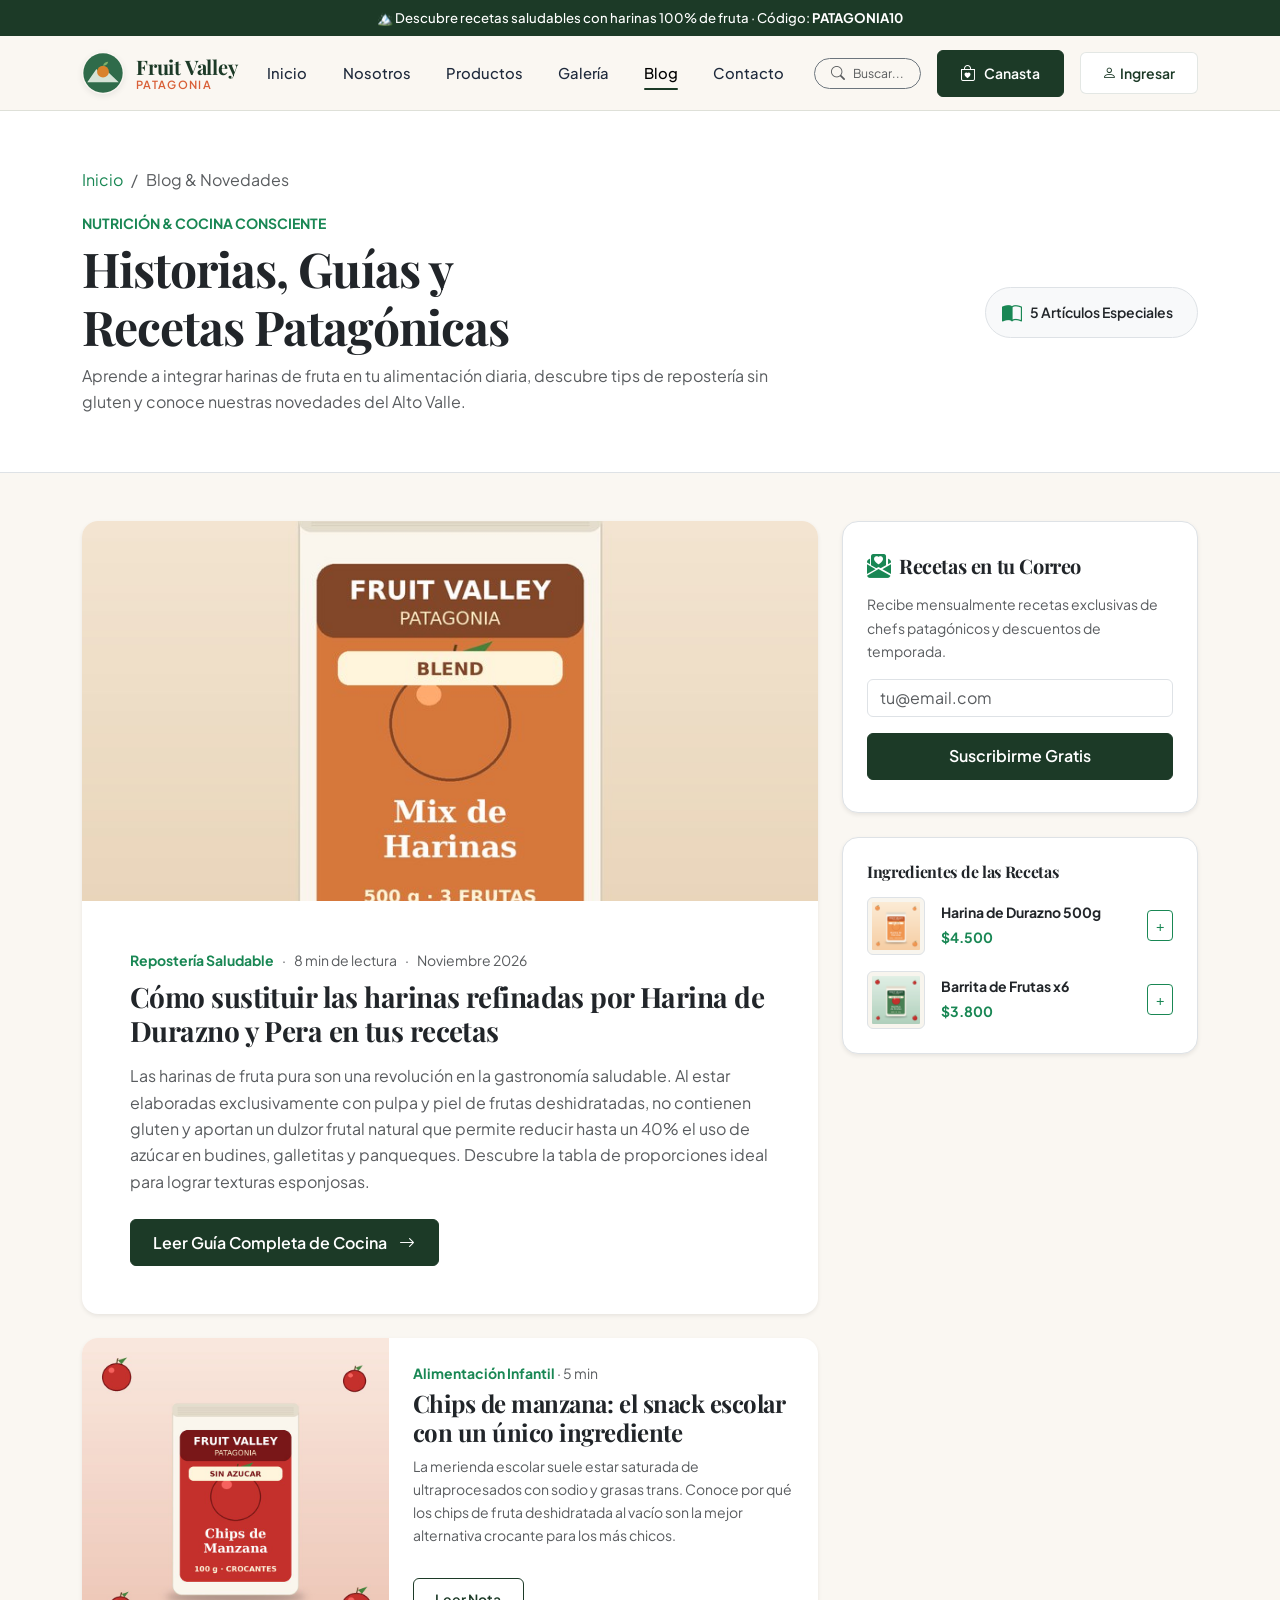
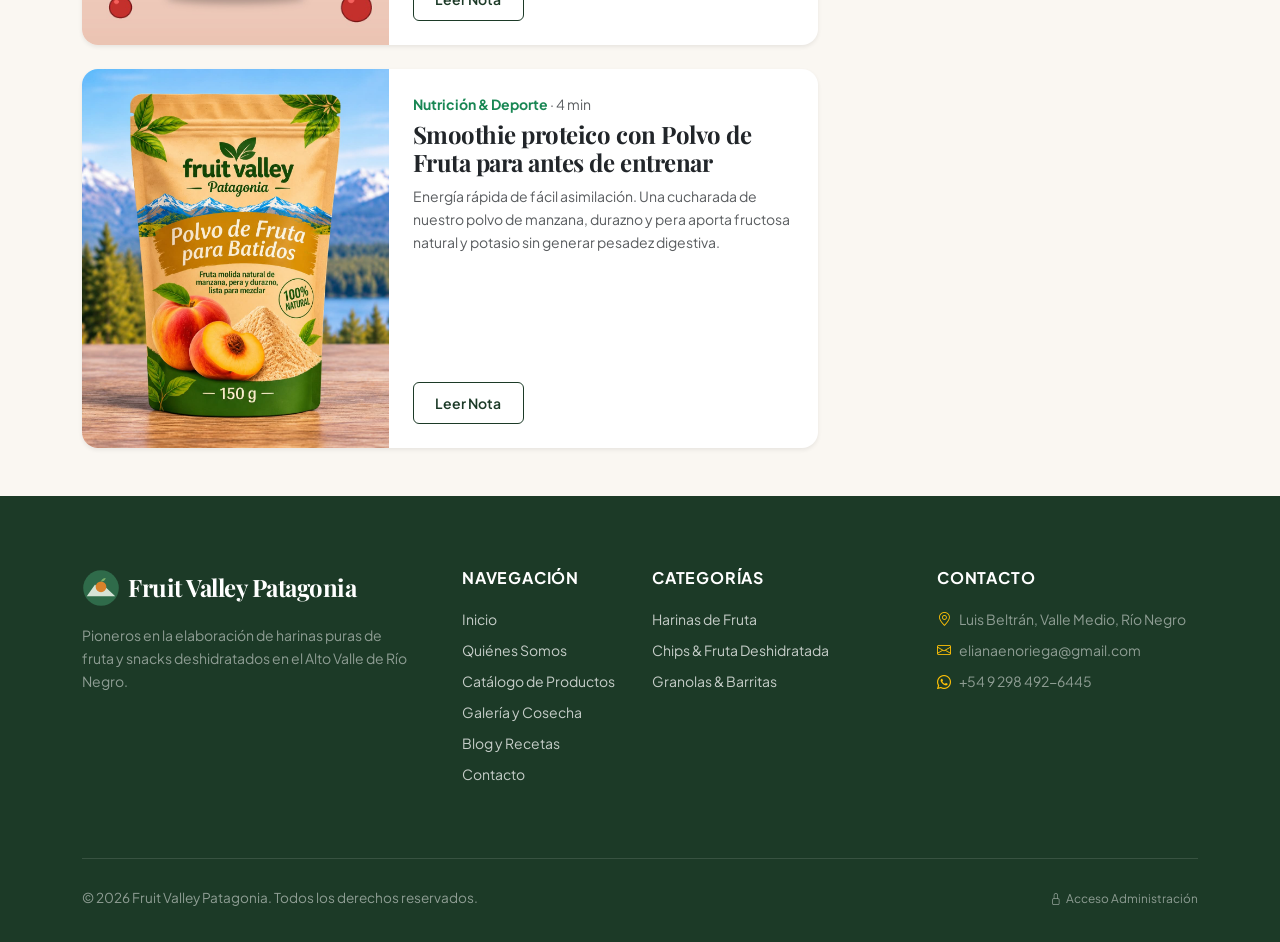
==== commit cbbfb6fc: "Update blog.html" ====
--- a/blog.html
+++ b/blog.html
@@ -6,11 +6,11 @@
     <title>Blog & Recetas Saludables | Fruit Valley Patagonia</title>
     <meta name="description" content="Aprende a cocinar con harinas de fruta sin gluten, descubre los beneficios de los snacks deshidratados y conoce las novedades del Alto Valle." />
     <meta property="og:title" content="Blog & Recetas Saludables | Fruit Valley Patagonia" />
-    <meta property="og:image" content="/assets/aistudio/MixdeHarina_95112a5b.jpg" />
+    <meta property="og:image" content="./assets/aistudio/MixdeHarina_95112a5b.jpg" />
     <meta property="og:type" content="website" />
 
-    <link rel="icon" type="image/svg+xml" href="/assets/icons/favicon.svg" />
-    <link rel="shortcut icon" href="/favicon.svg" />
+    <link rel="icon" type="image/svg+xml" href="./assets/icons/favicon.svg" />
+    <link rel="shortcut icon" href="./public/favicon.svg" />
 
     <link rel="stylesheet" href="https://cdn.jsdelivr.net/npm/bootstrap@5.3.3/dist/css/bootstrap.min.css" />
     <link rel="stylesheet" href="https://cdn.jsdelivr.net/npm/bootstrap-icons@1.11.3/font/bootstrap-icons.min.css" />
@@ -27,7 +27,7 @@
       <nav class="navbar navbar-expand-lg fvp-navbar">
         <div class="container">
           <a class="fvp-brand" href="index.html">
-            <img src="/assets/icons/favicon.svg" alt="Fruit Valley Patagonia" class="fvp-brand-logo" />
+            <img src="./assets/icons/favicon.svg" alt="Fruit Valley Patagonia" class="fvp-brand-logo" />
             <div class="fvp-brand-text">
               <span class="fvp-brand-title">Fruit Valley</span>
               <span class="fvp-brand-subtitle">Patagonia</span>
@@ -110,7 +110,7 @@
             <!-- Artículo Destacado 1 -->
             <div class="col-lg-8">
               <div class="card border-0 shadow-sm rounded-4 overflow-hidden mb-4">
-                <img src="/assets/aistudio/MixdeHarina_95112a5b.jpg" alt="Recetas con Harinas de Fruta" class="card-img-top" style="max-height: 380px; object-fit: cover;" />
+                <img src="./assets/aistudio/MixdeHarina_95112a5b.jpg" alt="Recetas con Harinas de Fruta" class="card-img-top" style="max-height: 380px; object-fit: cover;" />
                 <div class="card-body p-4 p-md-5">
                   <div class="d-flex items-center gap-2 text-muted small mb-2">
                     <span class="text-success fw-bold">Repostería Saludable</span>
@@ -133,7 +133,7 @@
               <div class="card border-0 shadow-sm rounded-4 overflow-hidden mb-4">
                 <div class="row g-0">
                   <div class="col-md-5">
-                    <img src="/assets/aistudio/Chipsdemanzana_0640116c.jpg" alt="Snacks para la merienda" class="img-fluid h-100 w-100" style="object-fit: cover; min-height: 240px;" />
+                    <img src="./assets/aistudio/Chipsdemanzana_0640116c.jpg" alt="Snacks para la merienda" class="img-fluid h-100 w-100" style="object-fit: cover; min-height: 240px;" />
                   </div>
                   <div class="col-md-7">
                     <div class="card-body p-4 d-flex flex-column h-100 justify-content-between">
@@ -158,7 +158,7 @@
               <div class="card border-0 shadow-sm rounded-4 overflow-hidden">
                 <div class="row g-0">
                   <div class="col-md-5">
-                    <img src="/assets/aistudio/PolvodeFrutaparabatidos_251e8f5e.jpg" alt="Smoothies nutritivos" class="img-fluid h-100 w-100" style="object-fit: cover; min-height: 240px;" />
+                    <img src="./assets/aistudio/polvodejugo.jpeg" alt="Smoothies nutritivos" class="img-fluid h-100 w-100" style="object-fit: cover; min-height: 240px;" />
                   </div>
                   <div class="col-md-7">
                     <div class="card-body p-4 d-flex flex-column h-100 justify-content-between">
@@ -206,7 +206,7 @@
                 <h6 class="fw-bold font-serif text-dark mb-3">Ingredientes de las Recetas</h6>
                 <div class="d-flex flex-column gap-3">
                   <div class="d-flex align-items-center gap-3">
-                    <img src="/assets/aistudio/Empaque_de_Harina_de_Durazno_Patag_nica_18aca7c3.png" alt="Harina de Durazno" class="rounded border p-1" style="width: 58px; height: 58px; object-fit: contain; background: #F8F5EE;" />
+                    <img src="./assets/aistudio/Empaque_de_Harina_de_Durazno_Patag_nica_18aca7c3.png" alt="Harina de Durazno" class="rounded border p-1" style="width: 58px; height: 58px; object-fit: contain; background: #F8F5EE;" />
                     <div class="flex-grow-1">
                       <strong class="d-block text-dark small"><a href="detalle.html?id=harina-durazno" class="text-decoration-none text-dark">Harina de Durazno 500g</a></strong>
                       <span class="text-success font-mono small fw-bold">$4.500</span>
@@ -215,7 +215,7 @@
                   </div>
 
                   <div class="d-flex align-items-center gap-3">
-                    <img src="/assets/aistudio/Barritas_e2419f8e.jpg" alt="Barrita de Frutas" class="rounded border p-1" style="width: 58px; height: 58px; object-fit: contain; background: #F8F5EE;" />
+                    <img src="./assets/aistudio/Barritas_e2419f8e.jpg" alt="Barrita de Frutas" class="rounded border p-1" style="width: 58px; height: 58px; object-fit: contain; background: #F8F5EE;" />
                     <div class="flex-grow-1">
                       <strong class="d-block text-dark small"><a href="detalle.html?id=barritas-frutas" class="text-decoration-none text-dark">Barrita de Frutas x6</a></strong>
                       <span class="text-success font-mono small fw-bold">$3.800</span>
@@ -259,7 +259,7 @@
         <div class="row g-4">
           <div class="col-lg-4">
             <div class="d-flex align-items-center gap-2 mb-3">
-              <img src="/assets/icons/favicon.svg" alt="Fruit Valley Patagonia" width="38" height="38" class="rounded-circle" />
+              <img src="./assets/icons/favicon.svg" alt="Fruit Valley Patagonia" width="38" height="38" class="rounded-circle" />
               <span class="fs-4 fw-bold font-serif text-white">Fruit Valley Patagonia</span>
             </div>
             <p class="text-white-50 small pe-lg-4">Pioneros en la elaboración de harinas puras de fruta y snacks deshidratados en el Alto Valle de Río Negro.</p>
@@ -300,7 +300,7 @@
     </footer>
 
     <script src="https://cdn.jsdelivr.net/npm/bootstrap@5.3.3/dist/js/bootstrap.bundle.min.js"></script>
-    <script type="module" src="/js/main.js"></script>
+    <script type="module" src="./js/main.js"></script>
 
     <script type="module">
       const articlesData = {
--- a/css/styles.css
+++ b/css/styles.css
@@ -394,7 +394,7 @@
    ========================================================================== */
 .fvp-hero {
   position: relative;
-  background: linear-gradient(135deg, rgba(28, 58, 39, 0.96) 0%, rgba(18, 37, 25, 0.98) 100%), url('/assets/aistudio/Todoslosproductos_21bbed5e.jpg');
+  background: linear-gradient(135deg, rgba(28, 58, 39, 0.96) 0%, rgba(18, 37, 25, 0.98) 100%), url('../assets/aistudio/Todoslosproductos_21bbed5e.jpg');
   background-size: cover;
   background-position: center;
   color: #FFFFFF;
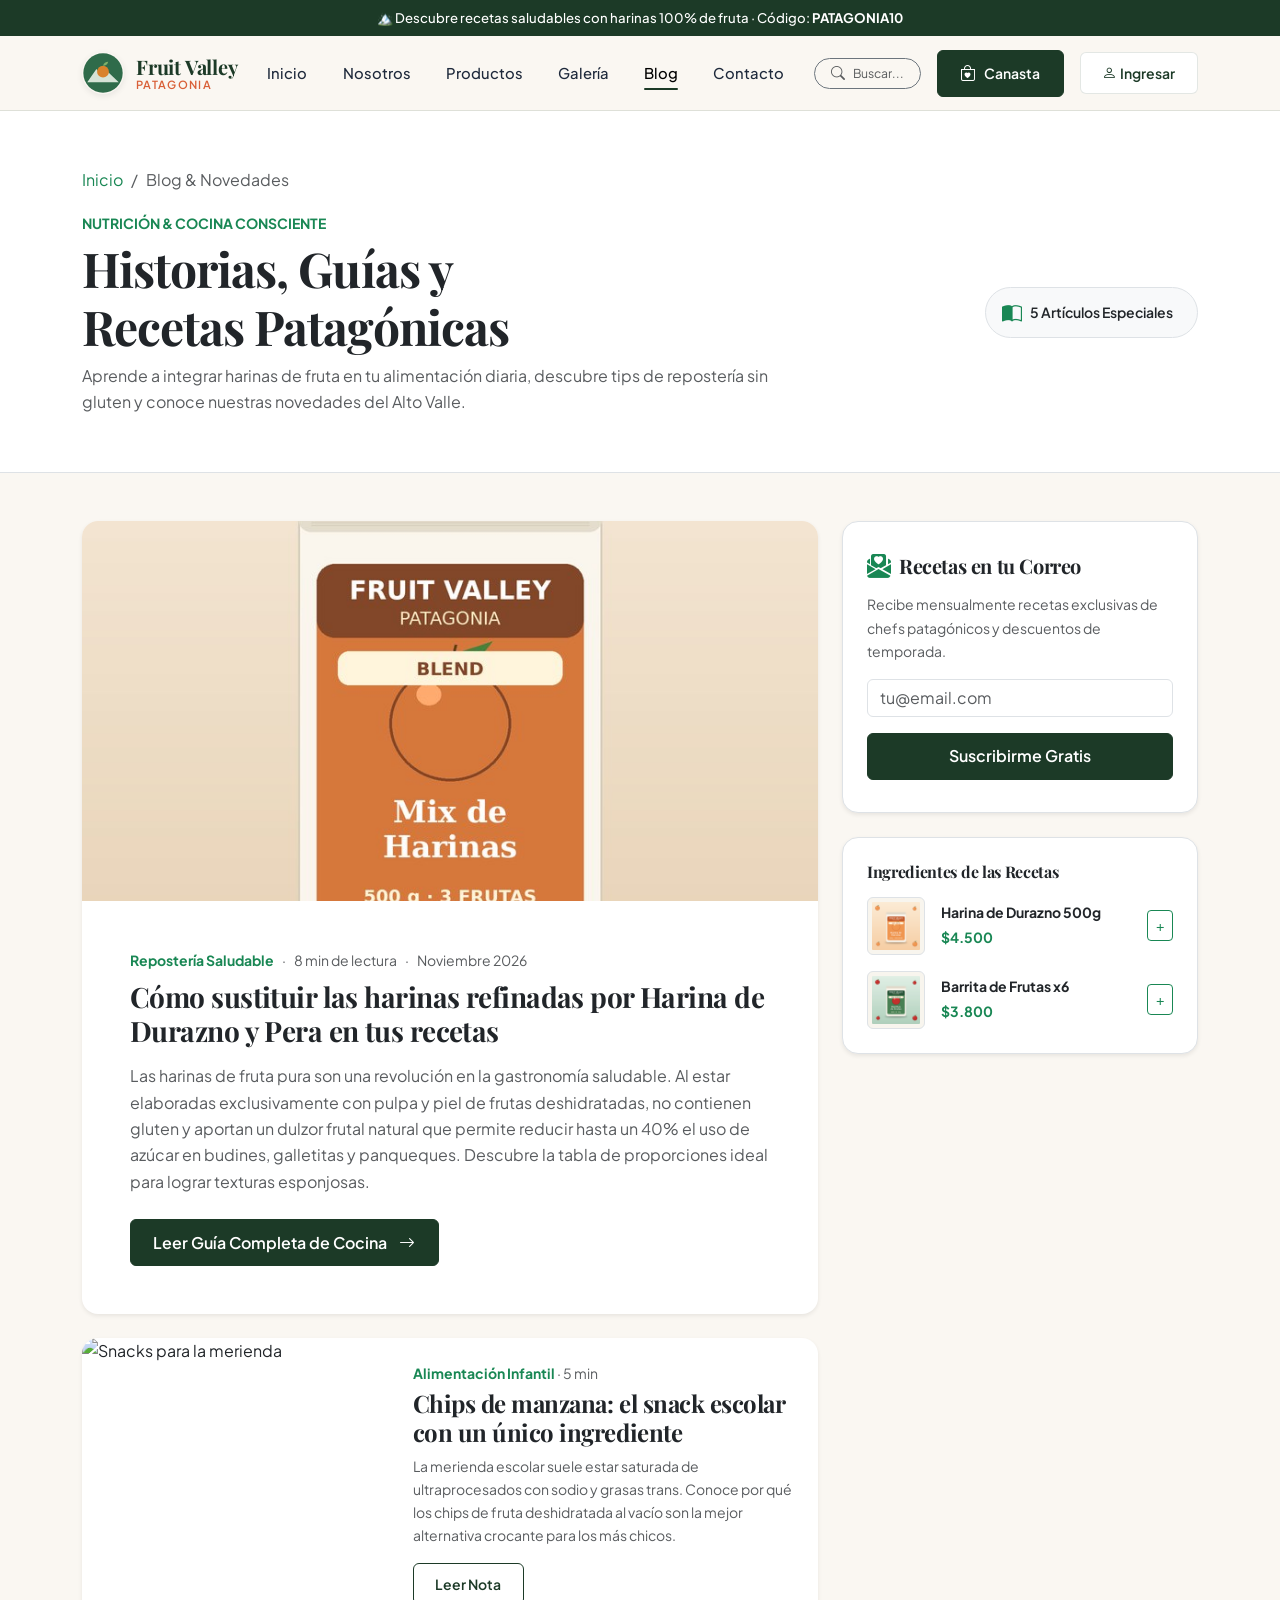
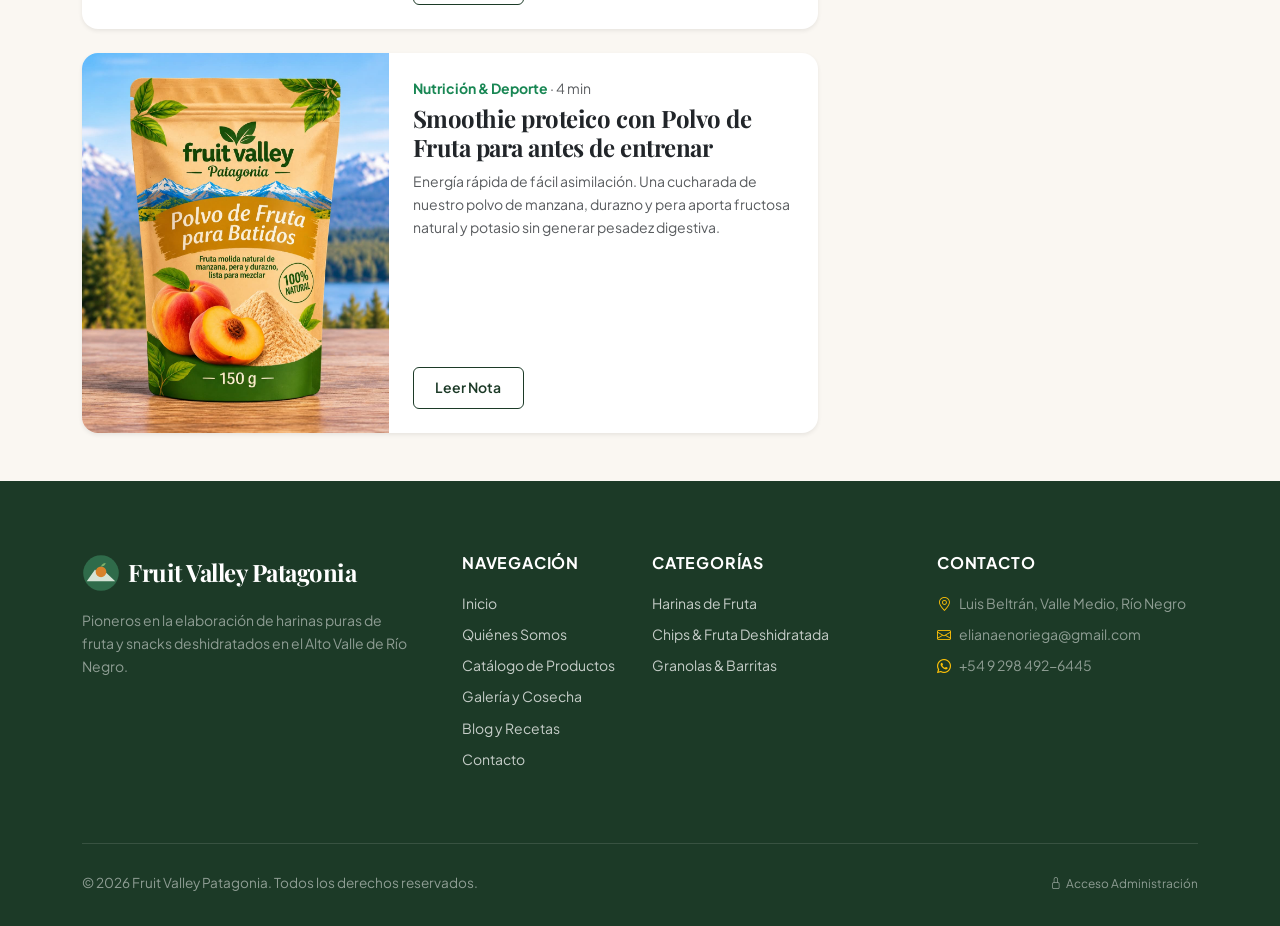
==== commit da26cae2: "Update blog.html" ====
--- a/blog.html
+++ b/blog.html
@@ -6,7 +6,7 @@
     <title>Blog & Recetas Saludables | Fruit Valley Patagonia</title>
     <meta name="description" content="Aprende a cocinar con harinas de fruta sin gluten, descubre los beneficios de los snacks deshidratados y conoce las novedades del Alto Valle." />
     <meta property="og:title" content="Blog & Recetas Saludables | Fruit Valley Patagonia" />
-    <meta property="og:image" content="./assets/aistudio/MixdeHarina_95112a5b.jpg" />
+    <meta property="og:image" content="./assets/aistudio/MixdeHarina.jpg" />
     <meta property="og:type" content="website" />
 
     <link rel="icon" type="image/svg+xml" href="./assets/icons/favicon.svg" />
@@ -133,7 +133,7 @@
               <div class="card border-0 shadow-sm rounded-4 overflow-hidden mb-4">
                 <div class="row g-0">
                   <div class="col-md-5">
-                    <img src="./assets/aistudio/Chipsdemanzana_0640116c.jpg" alt="Snacks para la merienda" class="img-fluid h-100 w-100" style="object-fit: cover; min-height: 240px;" />
+                    <img src="./assets/aistudio/Chipsdemanzana" alt="Snacks para la merienda" class="img-fluid h-100 w-100" style="object-fit: cover; min-height: 240px;" />
                   </div>
                   <div class="col-md-7">
                     <div class="card-body p-4 d-flex flex-column h-100 justify-content-between">
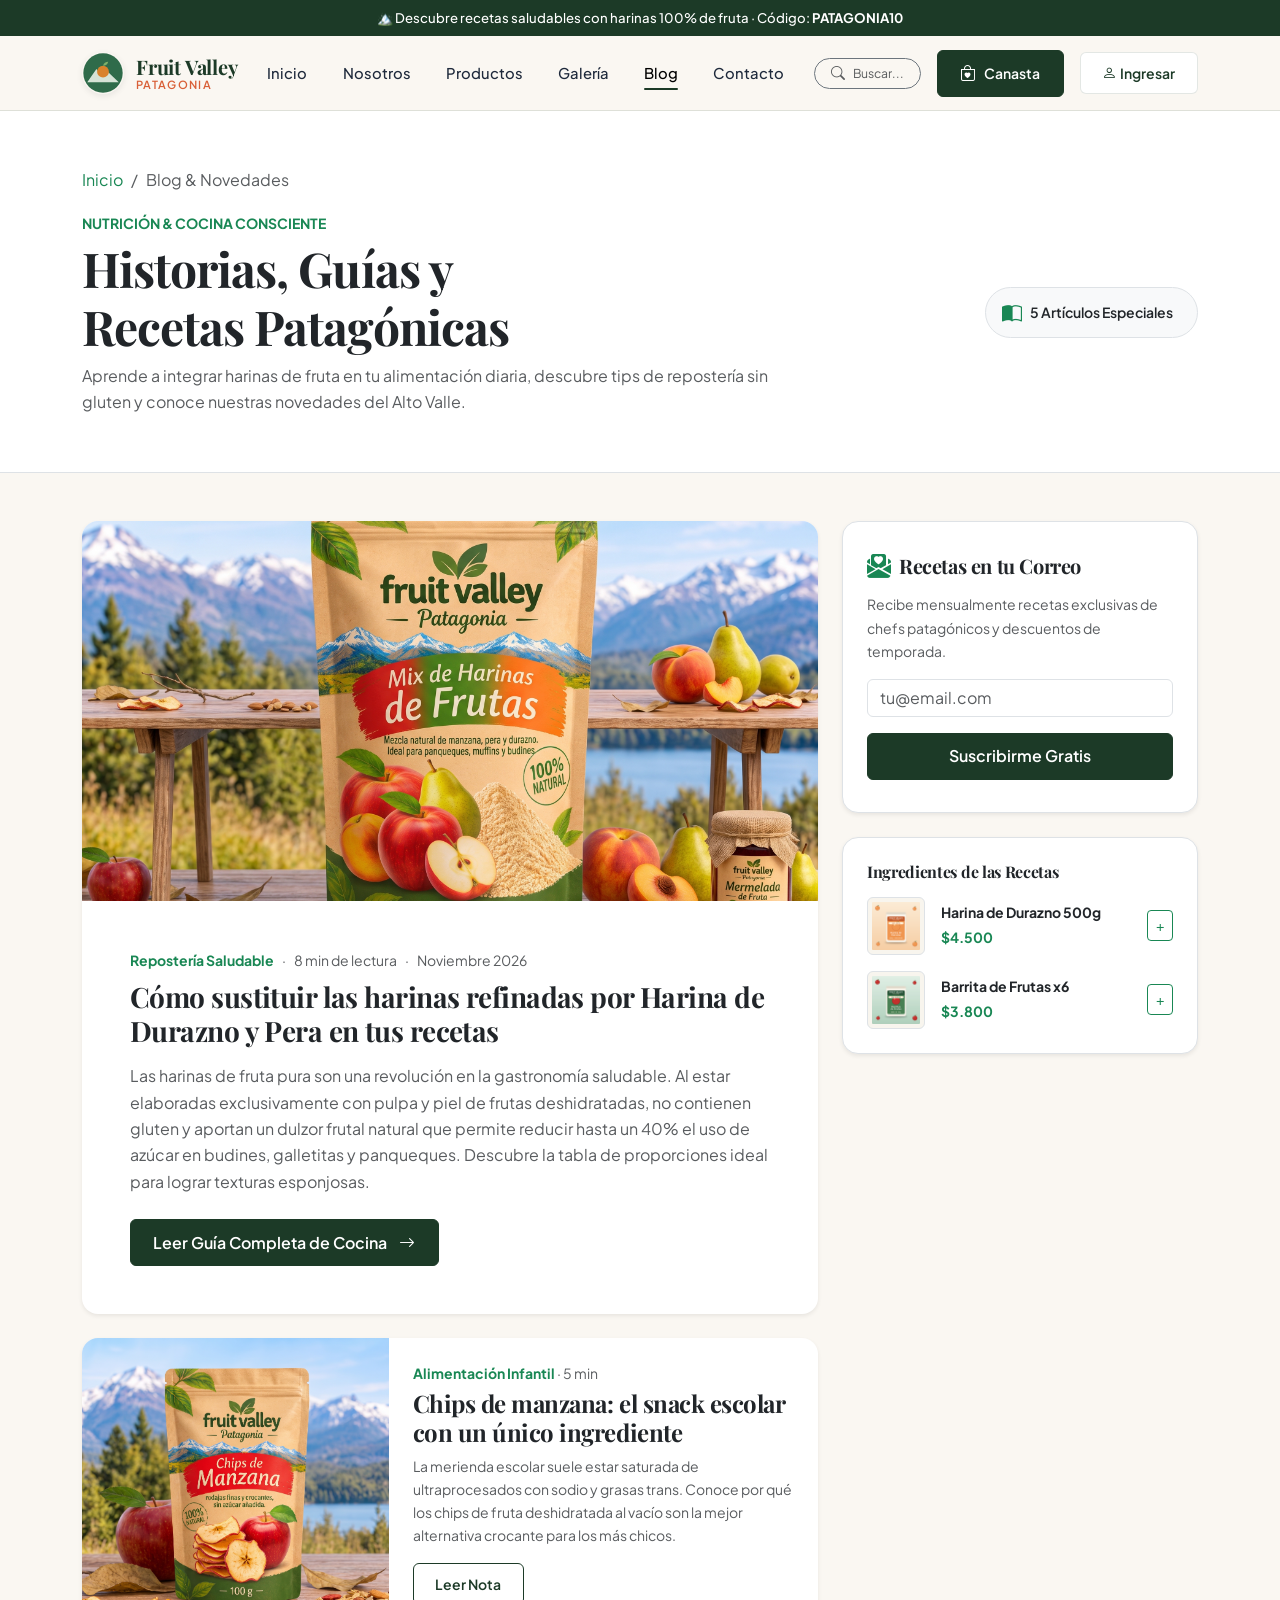
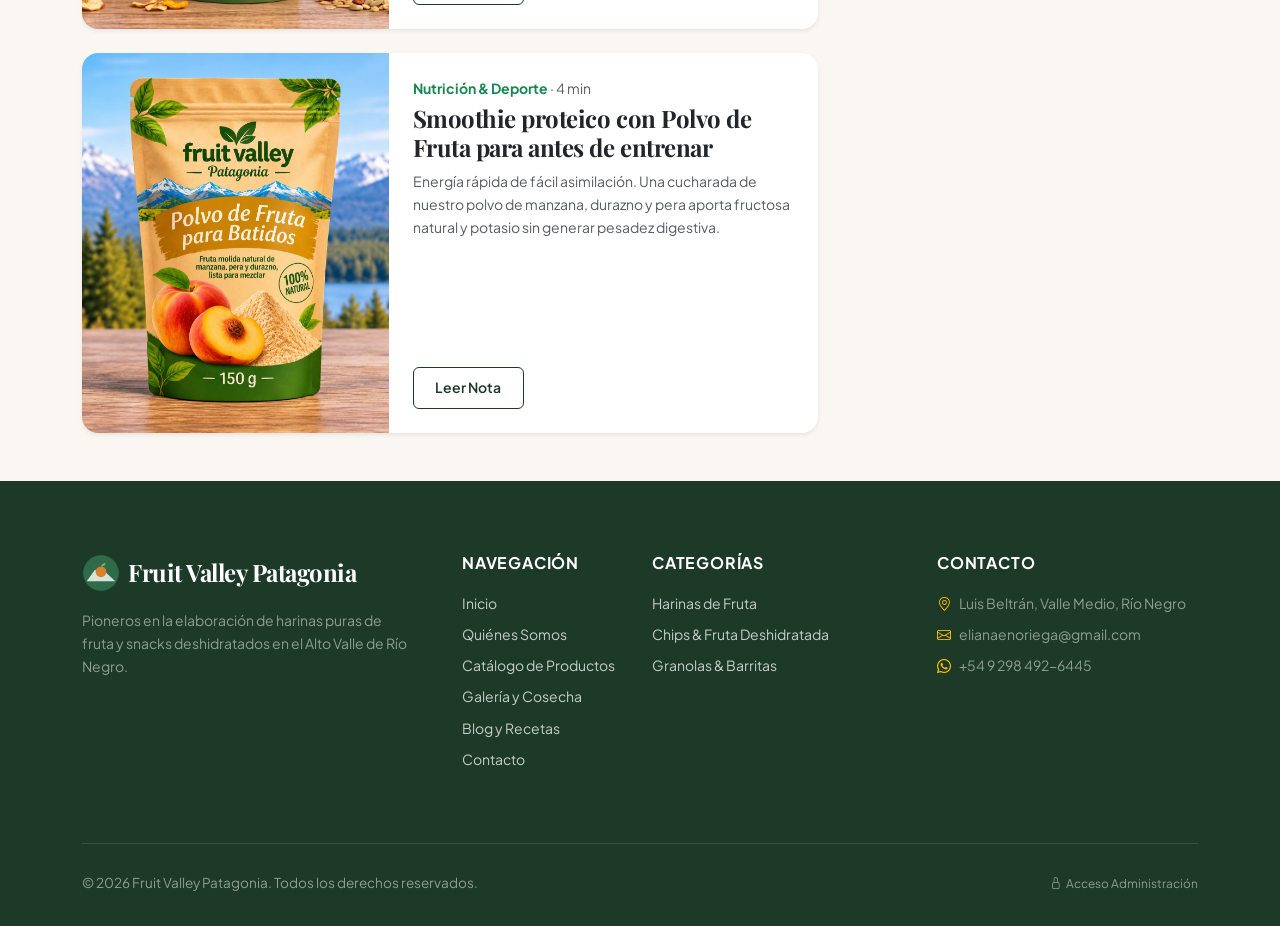
==== commit ef551978: "Update image sources in blog.html" ====
--- a/blog.html
+++ b/blog.html
@@ -110,7 +110,7 @@
             <!-- Artículo Destacado 1 -->
             <div class="col-lg-8">
               <div class="card border-0 shadow-sm rounded-4 overflow-hidden mb-4">
-                <img src="./assets/aistudio/MixdeHarina_95112a5b.jpg" alt="Recetas con Harinas de Fruta" class="card-img-top" style="max-height: 380px; object-fit: cover;" />
+                <img src="./assets/aistudio/MixdeHarina.jpg" alt="Recetas con Harinas de Fruta" class="card-img-top" style="max-height: 380px; object-fit: cover;" />
                 <div class="card-body p-4 p-md-5">
                   <div class="d-flex items-center gap-2 text-muted small mb-2">
                     <span class="text-success fw-bold">Repostería Saludable</span>
@@ -133,7 +133,7 @@
               <div class="card border-0 shadow-sm rounded-4 overflow-hidden mb-4">
                 <div class="row g-0">
                   <div class="col-md-5">
-                    <img src="./assets/aistudio/Chipsdemanzana" alt="Snacks para la merienda" class="img-fluid h-100 w-100" style="object-fit: cover; min-height: 240px;" />
+                    <img src="./assets/aistudio/Chipsdemanzana.jpg" alt="Snacks para la merienda" class="img-fluid h-100 w-100" style="object-fit: cover; min-height: 240px;" />
                   </div>
                   <div class="col-md-7">
                     <div class="card-body p-4 d-flex flex-column h-100 justify-content-between">
